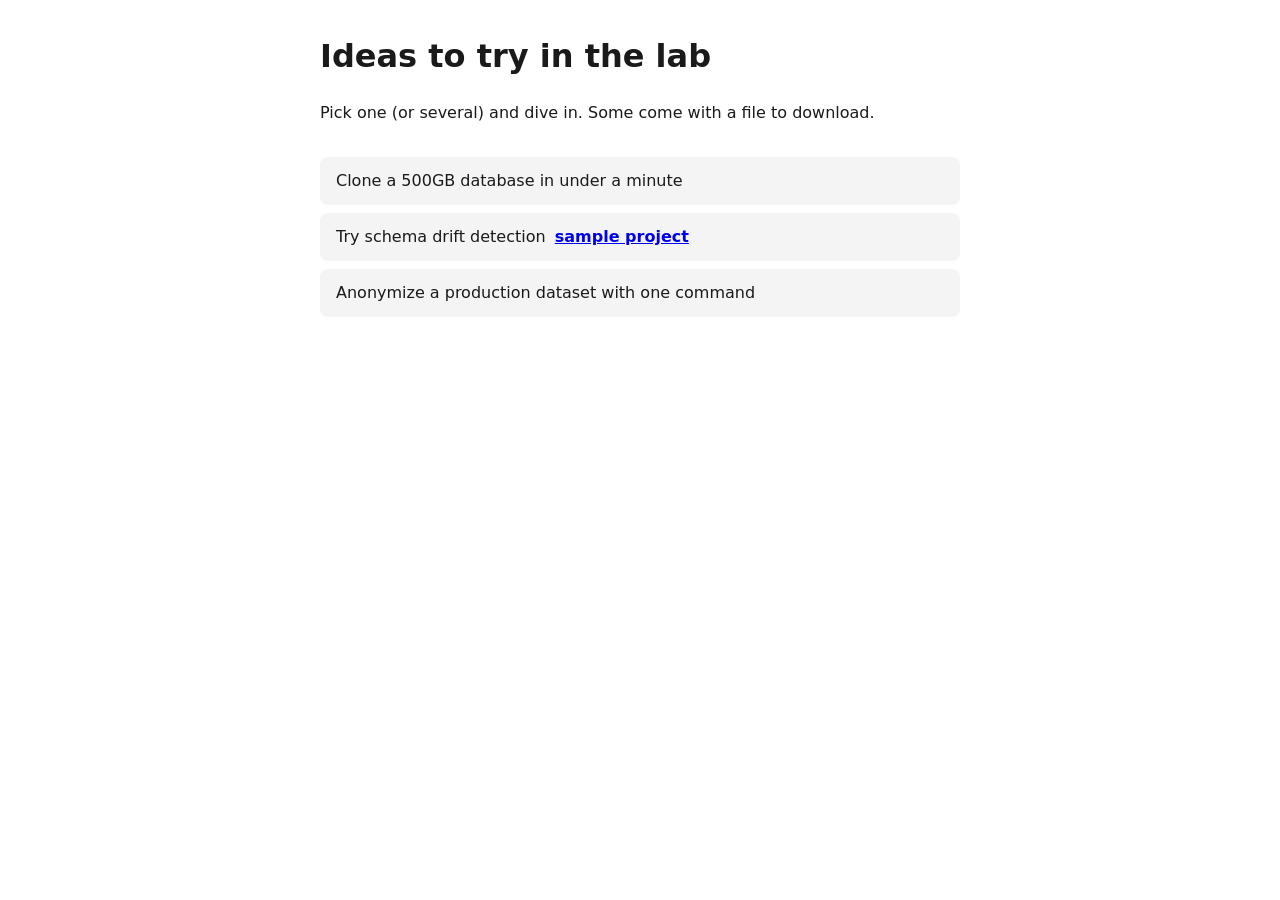
==== index.html @ 1428e997 "Implement lab landing page: static site, content parser, upload instructions" ====
<!doctype html>
<html lang="en">
<head>
<meta charset="utf-8">
<meta name="viewport" content="width=device-width, initial-scale=1">
<title>LevelUp Lab — Ideas to Try</title>
<link rel="stylesheet" href="style.css">
</head>
<body>
<header>
  <h1>Ideas to try in the lab</h1>
  <p>Pick one (or several) and dive in. Some come with a file to download.</p>
</header>
<main>
  <ul id="ideas">
    <li>Loading…</li>
  </ul>
</main>
<script type="module" src="app.js"></script>
</body>
</html>
---- style.css ----
body {
  font-family: system-ui, sans-serif;
  max-width: 40rem;
  margin: 2rem auto;
  padding: 0 1rem;
  line-height: 1.5;
  color: #1a1a1a;
}

header {
  margin-bottom: 2rem;
}

#ideas {
  list-style: none;
  padding: 0;
}

#ideas li {
  padding: 0.75rem 1rem;
  margin-bottom: 0.5rem;
  background: #f4f4f4;
  border-radius: 0.5rem;
}

#ideas a {
  margin-left: 0.25rem;
  font-weight: 600;
}
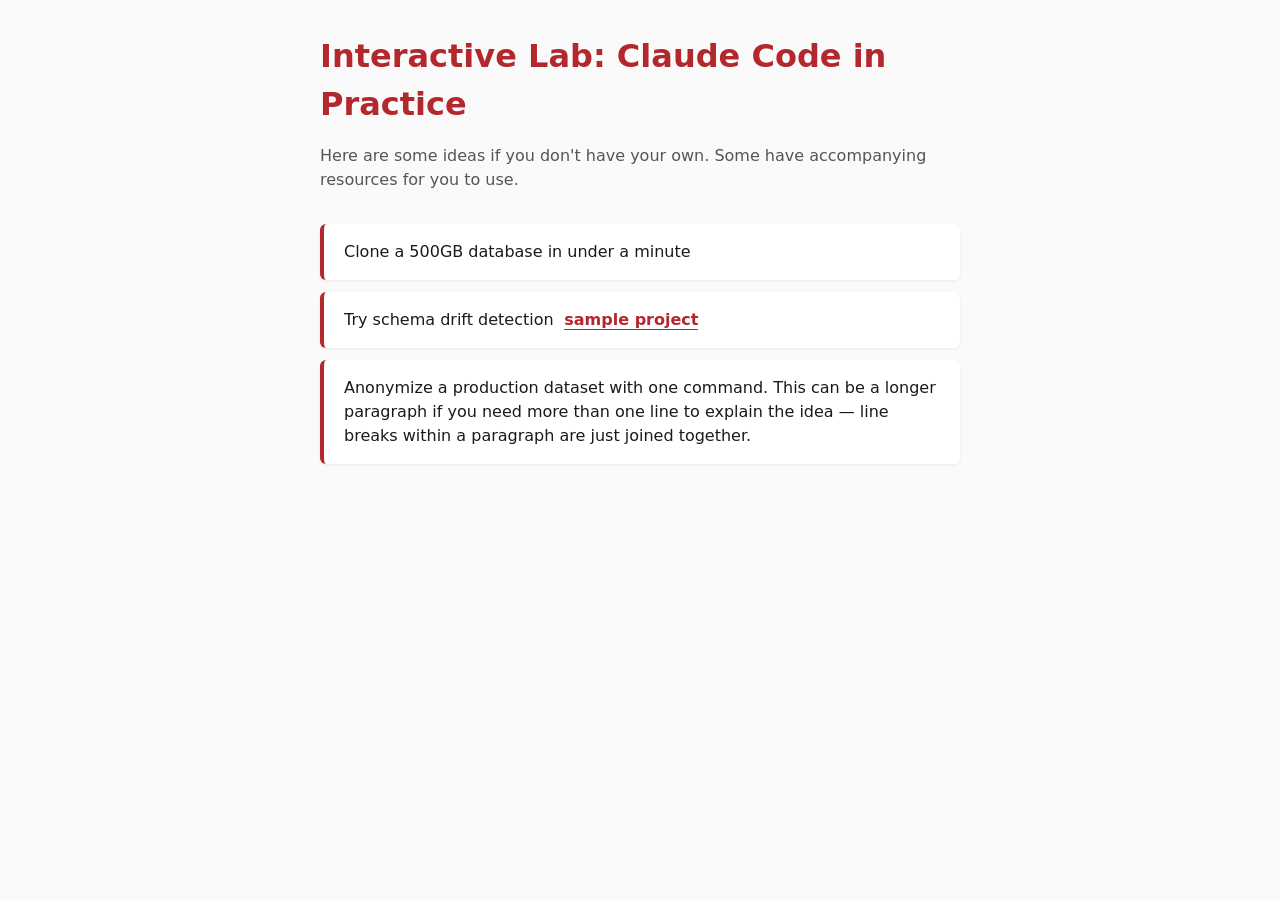
==== commit 6351e57f: "Update title/subheading and lighten up styling" ====
--- a/index.html
+++ b/index.html
@@ -3,13 +3,13 @@
 <head>
 <meta charset="utf-8">
 <meta name="viewport" content="width=device-width, initial-scale=1">
-<title>LevelUp Lab — Ideas to Try</title>
+<title>Interactive Lab: Claude Code in Practice</title>
 <link rel="stylesheet" href="style.css">
 </head>
 <body>
 <header>
-  <h1>Ideas to try in the lab</h1>
-  <p>Pick one (or several) and dive in. Some come with a file to download.</p>
+  <h1>Interactive Lab: Claude Code in Practice</h1>
+  <p>Here are some ideas if you don't have your own. Some have accompanying resources for you to use.</p>
 </header>
 <main>
   <ul id="ideas">
--- a/style.css
+++ b/style.css
@@ -5,10 +5,20 @@
   padding: 0 1rem;
   line-height: 1.5;
   color: #1a1a1a;
+  background: #fafafa;
 }
 
 header {
   margin-bottom: 2rem;
+}
+
+header h1 {
+  margin-bottom: 0.5rem;
+  color: #b3282d;
+}
+
+header p {
+  color: #555;
 }
 
 #ideas {
@@ -17,13 +27,22 @@
 }
 
 #ideas li {
-  padding: 0.75rem 1rem;
-  margin-bottom: 0.5rem;
-  background: #f4f4f4;
-  border-radius: 0.5rem;
+  padding: 1rem 1.25rem;
+  margin-bottom: 0.75rem;
+  background: #fff;
+  border-left: 4px solid #b3282d;
+  border-radius: 0.375rem;
+  box-shadow: 0 1px 3px rgba(0, 0, 0, 0.08);
 }
 
 #ideas a {
-  margin-left: 0.25rem;
+  margin-left: 0.35rem;
   font-weight: 600;
+  color: #b3282d;
+  text-decoration: none;
+  border-bottom: 1px solid currentcolor;
 }
+
+#ideas a:hover {
+  color: #7a1c1f;
+}
